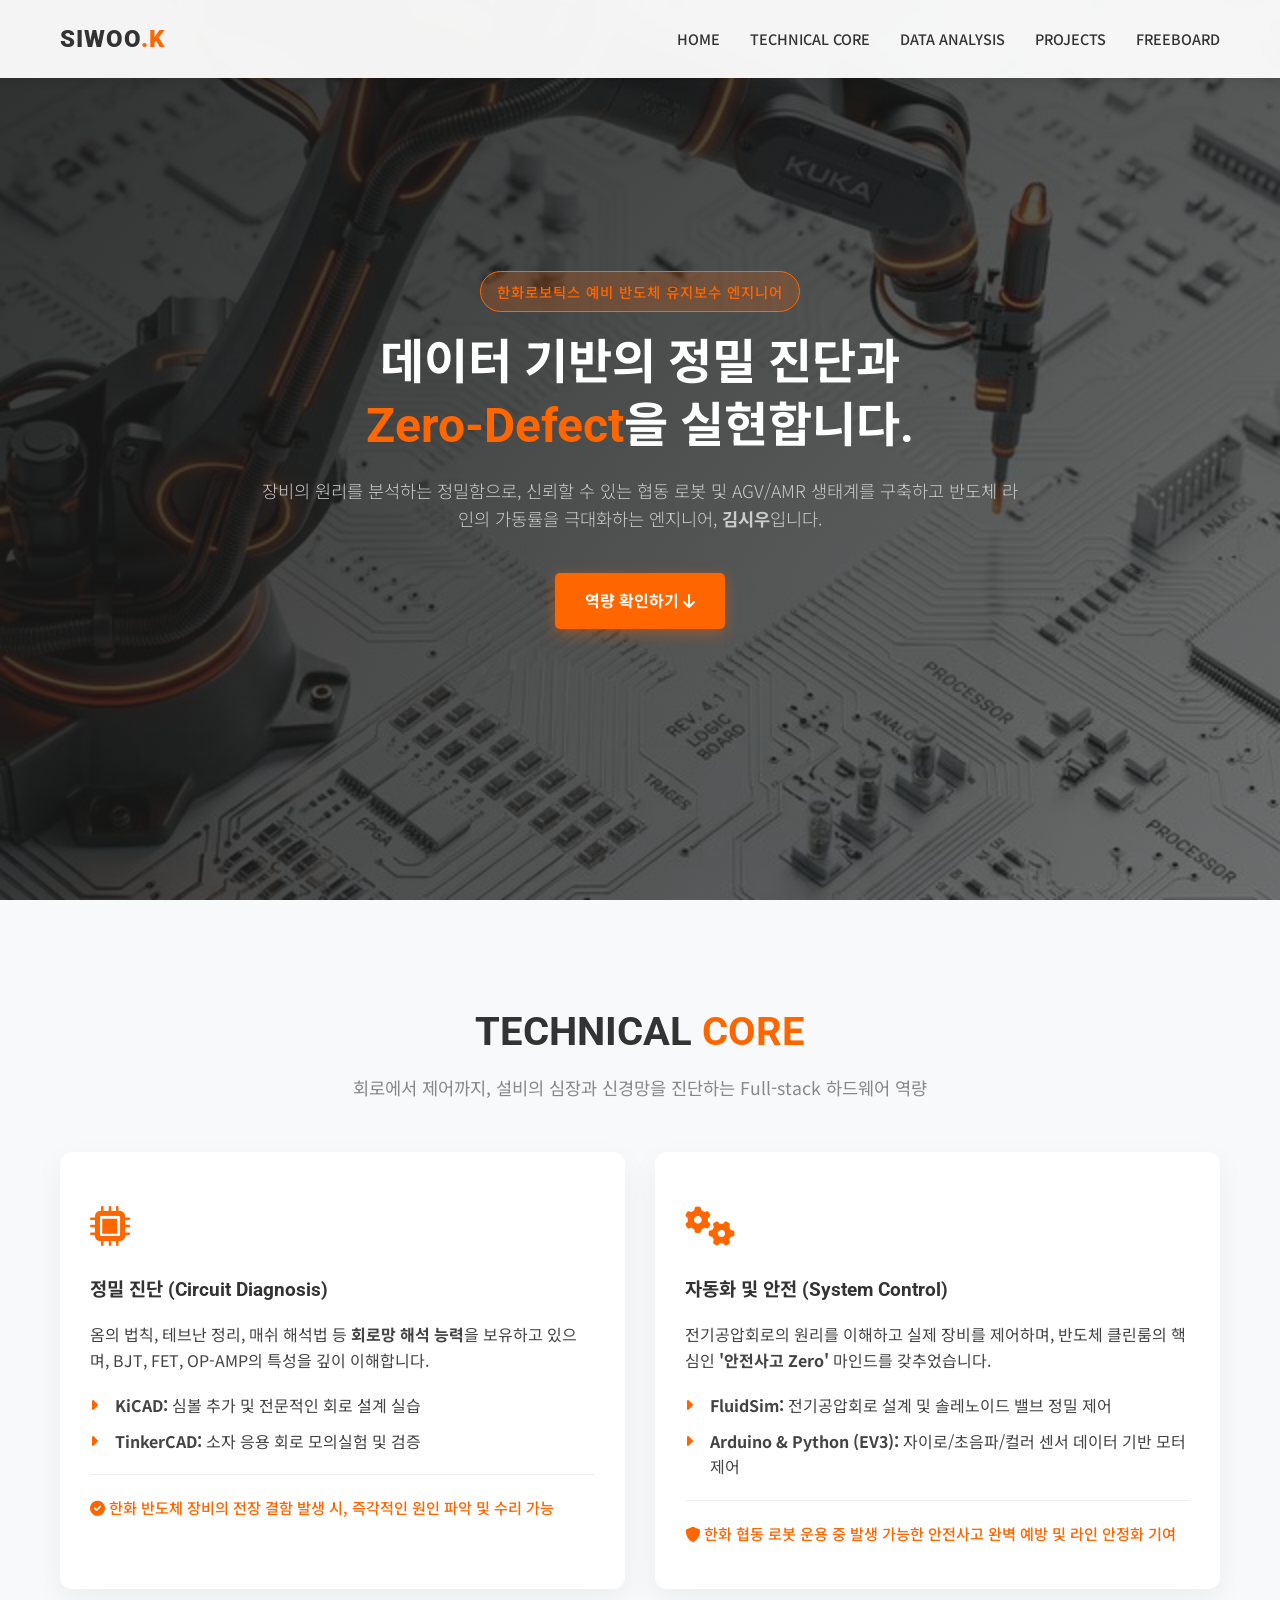
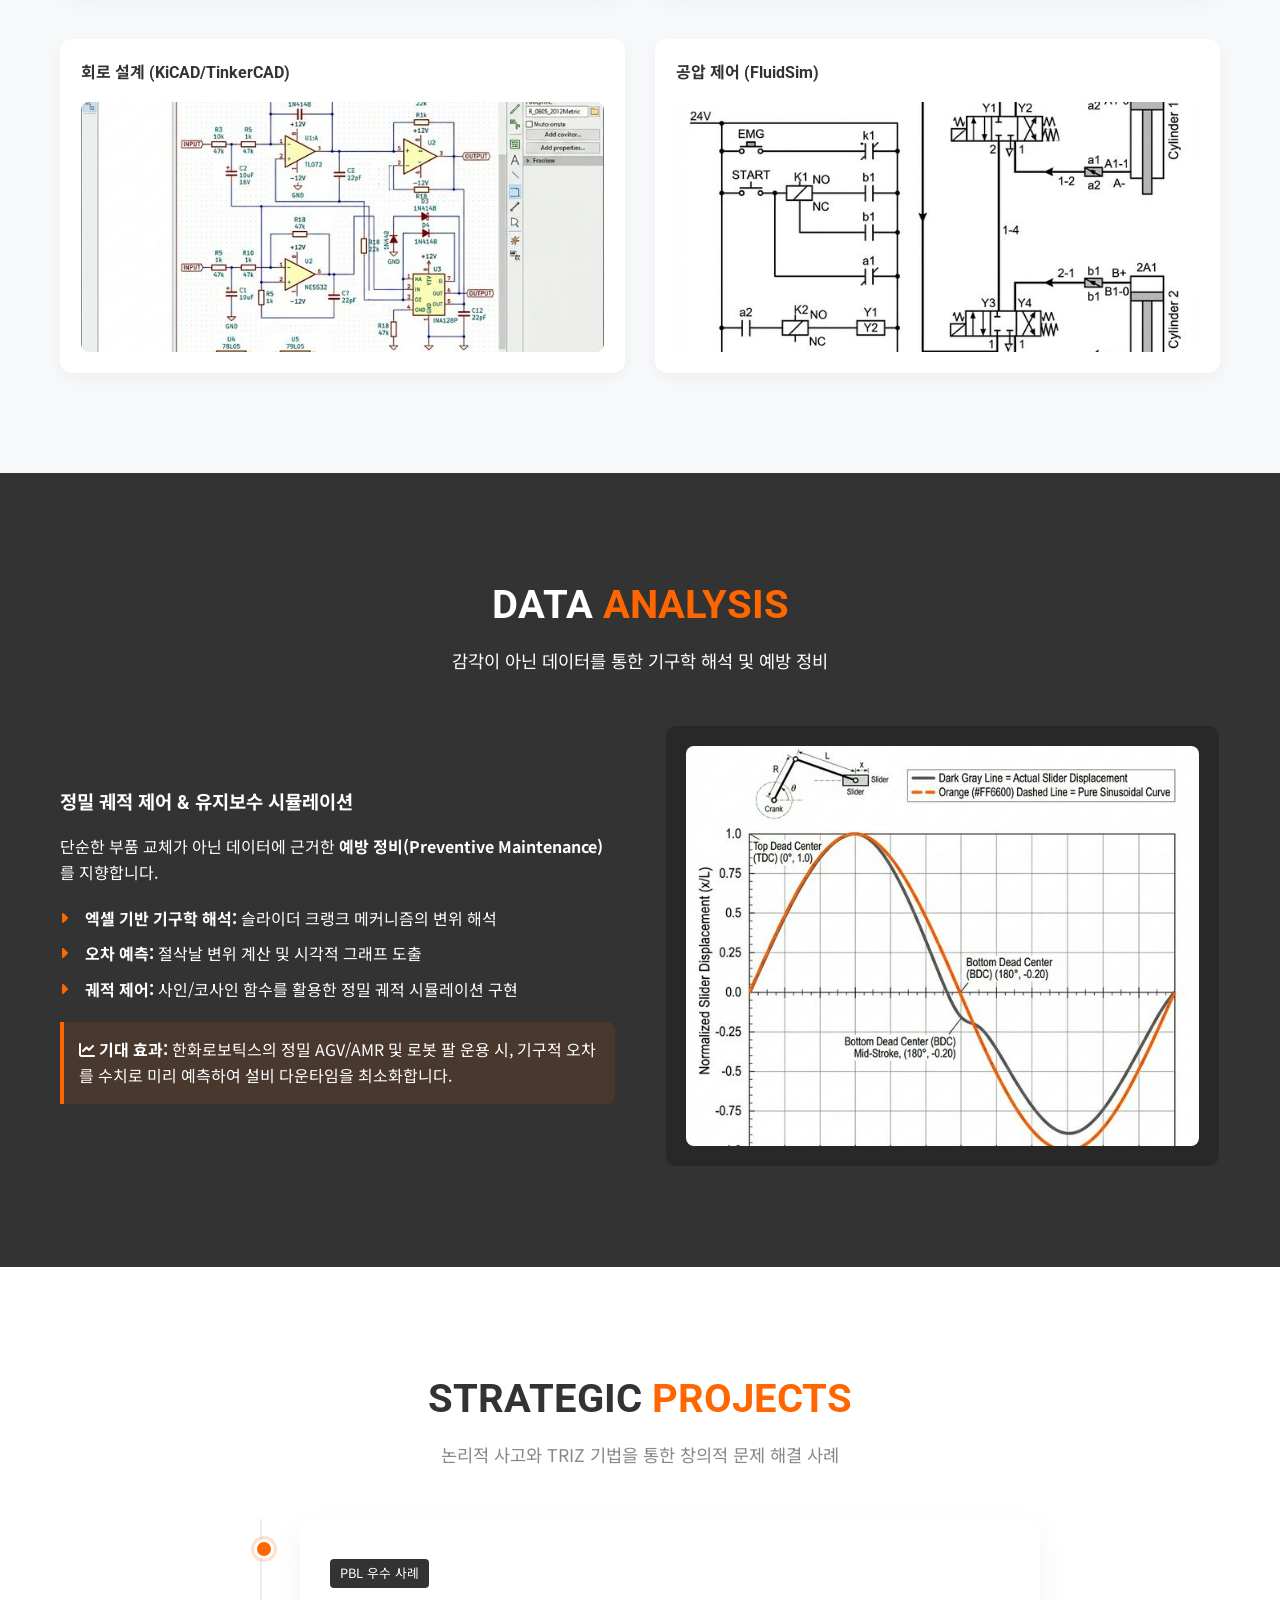
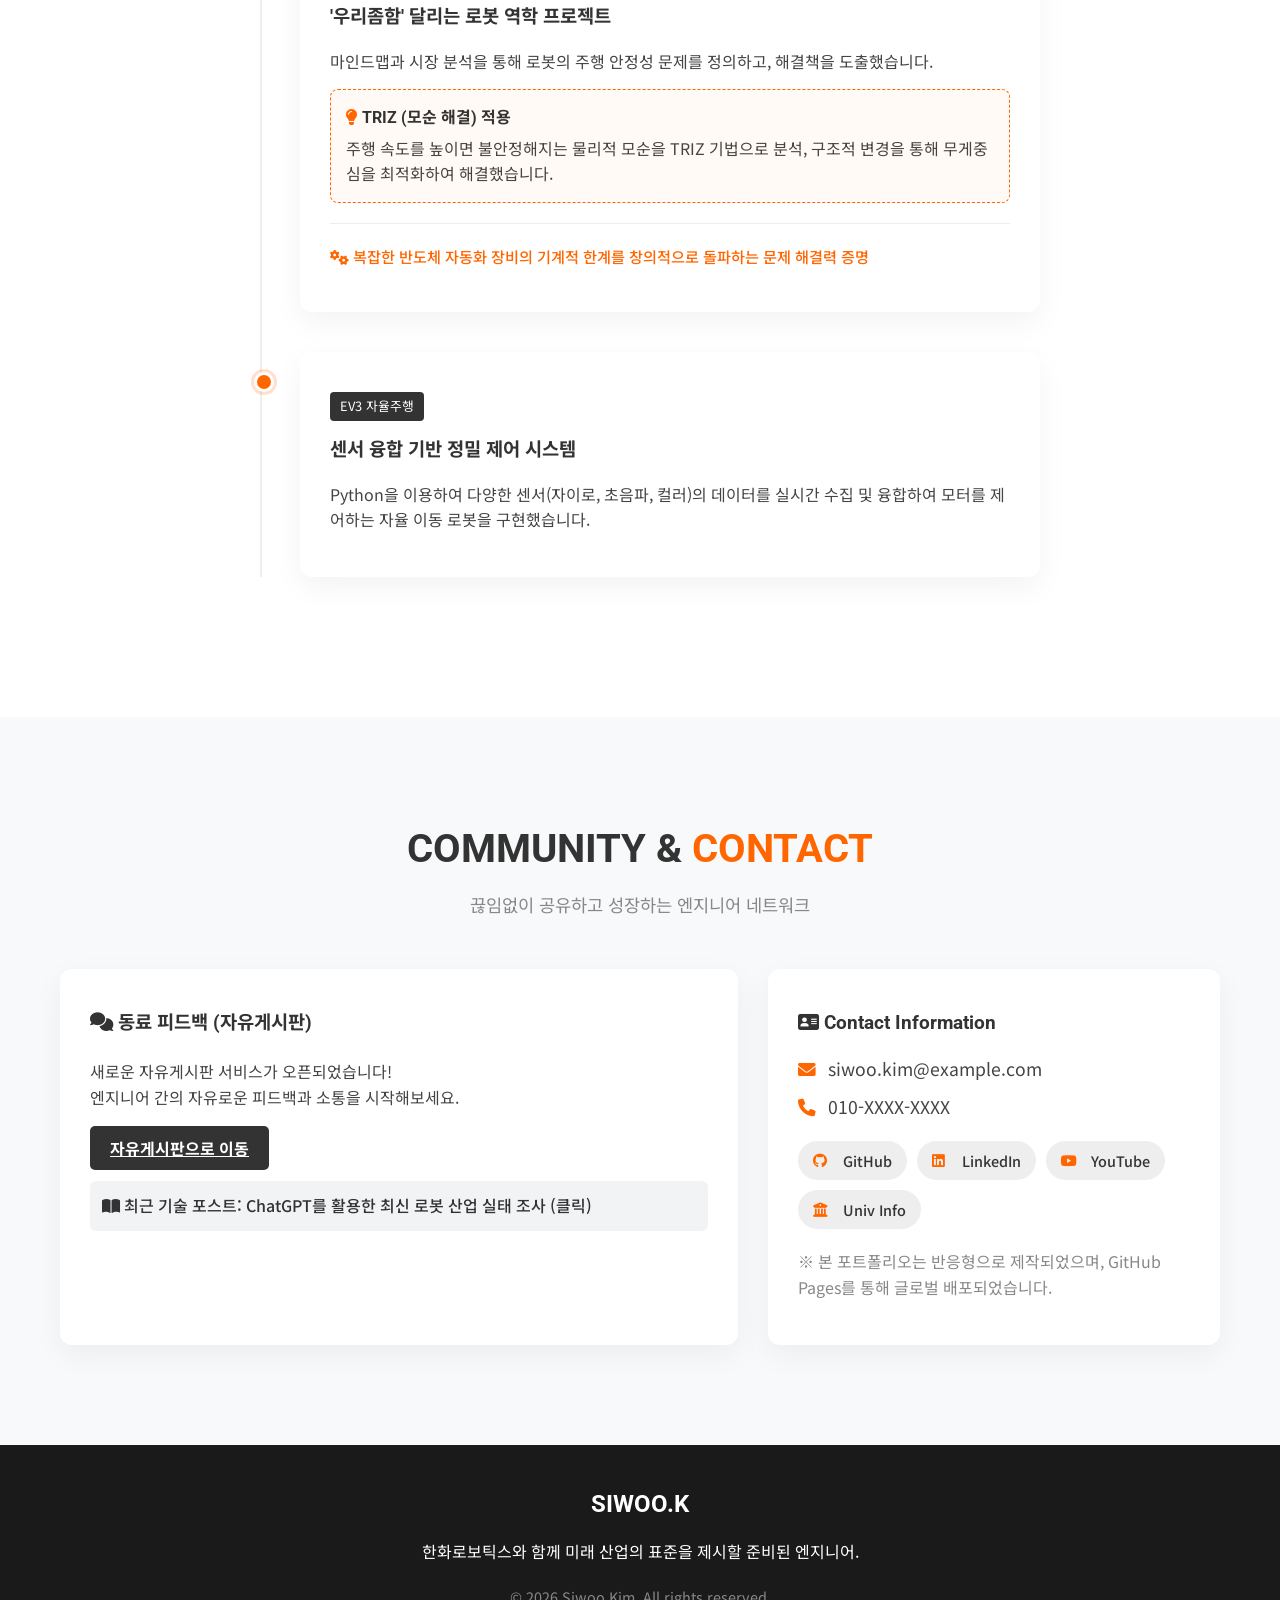
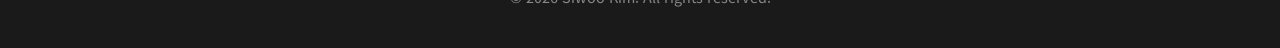
==== index.html @ 8e566737 "Add files via upload" ====
<!DOCTYPE html>
<html lang="ko">
<head>
    <meta charset="UTF-8">
    <meta name="viewport" content="width=device-width, initial-scale=1.0">
    <title>김시우 | 한화로보틱스 반도체 유지보수 엔지니어 지원자</title>
    <link rel="stylesheet" href="style.css">
    <link href="https://fonts.googleapis.com/css2?family=Noto+Sans+KR:wght@300;400;500;700;900&family=Roboto:wght@400;700&display=swap" rel="stylesheet">
    <link rel="stylesheet" href="https://cdnjs.cloudflare.com/ajax/libs/font-awesome/6.0.0/css/all.min.css" integrity="sha512-9usAa10IRO0HhonpyAIVpjrylPvoDwiPUiKdWk5t3PyolY1cOd4DSE0Ga+ri4AuTroPR5aQvXU9xC6qOPnzFeg==" crossorigin="anonymous" referrerpolicy="no-referrer" />
</head>
<body>

    <!-- Navigation -->
    <nav id="navbar">
        <div class="nav-container">
            <h1 class="logo">SIWOO<span>.K</span></h1>
            <ul class="nav-links">
                <li><a href="index.html#home">HOME</a></li>
                <li><a href="index.html#technical-core">TECHNICAL CORE</a></li>
                <li><a href="index.html#data-analysis">DATA ANALYSIS</a></li>
                <li><a href="index.html#projects">PROJECTS</a></li>
                <li><a href="board.html">FREEBOARD</a></li>
            </ul>
        </div>
    </nav>

    <!-- 1. HOME -->
    <section id="home" class="hero">
        <div class="hero-overlay"></div>
        <div class="hero-content reveal">
            <div class="badge">한화로보틱스 예비 반도체 유지보수 엔지니어</div>
            <h2>데이터 기반의 정밀 진단과 <br><span class="highlight">Zero-Defect</span>을 실현합니다.</h2>
            <p class="hero-subtext">장비의 원리를 분석하는 정밀함으로, 신뢰할 수 있는 협동 로봇 및 AGV/AMR 생태계를 구축하고 반도체 라인의 가동률을 극대화하는 엔지니어, <strong>김시우</strong>입니다.</p>
            <a href="#technical-core" class="cta-button">역량 확인하기 <i class="fas fa-arrow-down"></i></a>
        </div>
    </section>

    <!-- 2. TECHNICAL CORE -->
    <section id="technical-core" class="section-padding bg-light">
        <div class="container">
            <h2 class="section-title reveal">TECHNICAL <span>CORE</span></h2>
            <p class="section-subtitle reveal">회로에서 제어까지, 설비의 심장과 신경망을 진단하는 Full-stack 하드웨어 역량</p>

            <div class="grid-layout">
                <!-- Circuit Diagnosis -->
                <div class="card reveal fade-left">
                    <div class="card-icon"><i class="fas fa-microchip"></i></div>
                    <h3>정밀 진단 (Circuit Diagnosis)</h3>
                    <p>옴의 법칙, 테브난 정리, 매쉬 해석법 등 <strong>회로망 해석 능력</strong>을 보유하고 있으며, BJT, FET, OP-AMP의 특성을 깊이 이해합니다.</p>
                    <ul class="skill-list">
                        <li><strong>KiCAD:</strong> 심볼 추가 및 전문적인 회로 설계 실습</li>
                        <li><strong>TinkerCAD:</strong> 소자 응용 회로 모의실험 및 검증</li>
                    </ul>
                    <p class="impact-text"><i class="fas fa-check-circle"></i> 한화 반도체 장비의 전장 결함 발생 시, 즉각적인 원인 파악 및 수리 가능</p>
                </div>

                <!-- System Control -->
                <div class="card reveal fade-right">
                    <div class="card-icon"><i class="fas fa-cogs"></i></div>
                    <h3>자동화 및 안전 (System Control)</h3>
                    <p>전기공압회로의 원리를 이해하고 실제 장비를 제어하며, 반도체 클린룸의 핵심인 <strong>'안전사고 Zero'</strong> 마인드를 갖추었습니다.</p>
                    <ul class="skill-list">
                        <li><strong>FluidSim:</strong> 전기공압회로 설계 및 솔레노이드 밸브 정밀 제어</li>
                        <li><strong>Arduino & Python (EV3):</strong> 자이로/초음파/컬러 센서 데이터 기반 모터 제어</li>
                    </ul>
                    <p class="impact-text"><i class="fas fa-shield-alt"></i> 한화 협동 로봇 운용 중 발생 가능한 안전사고 완벽 예방 및 라인 안정화 기여</p>
                </div>
            </div>
            
            <div class="image-gallery reveal">
                 <!-- Placeholders for generated images -->
                <div class="gallery-item glass">
                    <h4>회로 설계 (KiCAD/TinkerCAD)</h4>
                    <div class="img-placeholder" id="kicad-img"></div>
                </div>
                <div class="gallery-item glass">
                    <h4>공압 제어 (FluidSim)</h4>
                    <div class="img-placeholder" id="fluidsim-img"></div>
                </div>
            </div>
        </div>
    </section>

    <!-- 3. DATA ANALYSIS -->
    <section id="data-analysis" class="section-padding bg-dark text-white">
        <div class="container">
            <h2 class="section-title reveal">DATA <span>ANALYSIS</span></h2>
            <p class="section-subtitle reveal text-gray">감각이 아닌 데이터를 통한 기구학 해석 및 예방 정비</p>

            <div class="analysis-content">
                <div class="analysis-text reveal fade-left">
                    <h3>정밀 궤적 제어 & 유지보수 시뮬레이션</h3>
                    <p>단순한 부품 교체가 아닌 데이터에 근거한 <strong>예방 정비(Preventive Maintenance)</strong>를 지향합니다.</p>
                    <ul class="bullet-list">
                        <li><strong>엑셀 기반 기구학 해석:</strong> 슬라이더 크랭크 메커니즘의 변위 해석</li>
                        <li><strong>오차 예측:</strong> 절삭날 변위 계산 및 시각적 그래프 도출</li>
                        <li><strong>궤적 제어:</strong> 사인/코사인 함수를 활용한 정밀 궤적 시뮬레이션 구현</li>
                    </ul>
                    <div class="impact-box mt-20">
                        <p><strong><i class="fas fa-chart-line"></i> 기대 효과:</strong> 한화로보틱스의 정밀 AGV/AMR 및 로봇 팔 운용 시, 기구적 오차를 수치로 미리 예측하여 설비 다운타임을 최소화합니다.</p>
                    </div>
                </div>
                <div class="analysis-visual reveal fade-right glass p-20">
                    <div class="img-placeholder large" id="kinematics-img"><span class="loading-text">기구학 해석 변위도 데이터 로딩 중...</span></div>
                </div>
            </div>
        </div>
    </section>

    <!-- 4. PROJECTS -->
    <section id="projects" class="section-padding">
        <div class="container">
            <h2 class="section-title reveal">STRATEGIC <span>PROJECTS</span></h2>
            <p class="section-subtitle reveal">논리적 사고와 TRIZ 기법을 통한 창의적 문제 해결 사례</p>

            <div class="timeline">
                <div class="timeline-item reveal">
                    <div class="timeline-content card hover-effect">
                        <span class="date">PBL 우수 사례</span>
                        <h3>'우리좀함' 달리는 로봇 역학 프로젝트</h3>
                        <p>마인드맵과 시장 분석을 통해 로봇의 주행 안정성 문제를 정의하고, 해결책을 도출했습니다.</p>
                        <div class="triz-section">
                            <h4><i class="fas fa-lightbulb highlight"></i> TRIZ (모순 해결) 적용</h4>
                            <p>주행 속도를 높이면 불안정해지는 물리적 모순을 TRIZ 기법으로 분석, 구조적 변경을 통해 무게중심을 최적화하여 해결했습니다.</p>
                        </div>
                        <p class="impact-text mt-10"><i class="fas fa-cogs"></i> 복잡한 반도체 자동화 장비의 기계적 한계를 창의적으로 돌파하는 문제 해결력 증명</p>
                    </div>
                </div>
                
                <div class="timeline-item reveal">
                    <div class="timeline-content card hover-effect">
                        <span class="date">EV3 자율주행</span>
                        <h3>센서 융합 기반 정밀 제어 시스템</h3>
                        <p>Python을 이용하여 다양한 센서(자이로, 초음파, 컬러)의 데이터를 실시간 수집 및 융합하여 모터를 제어하는 자율 이동 로봇을 구현했습니다.</p>
                    </div>
                </div>
            </div>
        </div>
    </section>

    <!-- 5. COMMUNITY & CONTACT -->
    <section id="community" class="section-padding bg-light">
        <div class="container">
            <h2 class="section-title reveal">COMMUNITY & <span>CONTACT</span></h2>
            <p class="section-subtitle reveal">끊임없이 공유하고 성장하는 엔지니어 네트워크</p>

            <div class="contact-grid">
                <!-- Guestbook / Blog -->
                <div class="community-panel card reveal fade-left">
                    <h3><i class="fas fa-comments"></i> 동료 피드백 (자유게시판)</h3>
                    <div class="mt-20">
                        <p>새로운 자유게시판 서비스가 오픈되었습니다! <br>엔지니어 간의 자유로운 피드백과 소통을 시작해보세요.</p>
                        <br>
                        <a href="board.html" class="btn btn-primary">자유게시판으로 이동</a>
                    </div>

                    <div class="blog-link mt-20">
                        <a href="#" class="tech-link"><i class="fas fa-book-open"></i> 최근 기술 포스트: ChatGPT를 활용한 최신 로봇 산업 실태 조사 (클릭)</a>
                    </div>
                </div>

                <!-- Contact & Social -->
                <div class="contact-info card reveal fade-right">
                    <h3><i class="fas fa-address-card"></i> Contact Information</h3>
                    <div class="profile-details">
                        <p><i class="fas fa-envelope"></i> siwoo.kim@example.com</p>
                        <p><i class="fas fa-phone"></i> 010-XXXX-XXXX</p>
                        
                        <div class="social-links mt-20">
                            <a href="#" class="social-icon tooltip" data-tooltip="코드 관리"><i class="fab fa-github"></i> GitHub</a>
                            <a href="#" class="social-icon tooltip" data-tooltip="전문 네트워크"><i class="fab fa-linkedin"></i> LinkedIn</a>
                            <a href="#" class="social-icon tooltip" data-tooltip="학습 포트폴리오 채널"><i class="fab fa-youtube"></i> YouTube</a>
                            <a href="#" class="social-icon tooltip" data-tooltip="학과 홈페이지"><i class="fas fa-university"></i> Univ Info</a>
                        </div>
                    </div>
                    
                    <div class="mt-20">
                        <p class="small-text text-gray">※ 본 포트폴리오는 반응형으로 제작되었으며, GitHub Pages를 통해 글로벌 배포되었습니다.</p>
                    </div>
                </div>
            </div>
        </div>
    </section>

    <footer>
        <div class="footer-content">
            <h2>SIWOO.K</h2>
            <p>한화로보틱스와 함께 미래 산업의 표준을 제시할 준비된 엔지니어.</p>
            <p class="copyright">&copy; 2026 Siwoo Kim. All rights reserved.</p>
        </div>
    </footer>

    <script src="script.js"></script>
</body>
</html>
---- style.css ----
:root {
    --primary-color: #FF6600; /* Hanwha Orange */
    --primary-dark: #cc5200;
    --dark-bg: #1a1a1a;
    --dark-gray: #333333;
    --light-bg: #f8f9fa;
    --white: #ffffff;
    --text-color: #444444;
    --light-text: #888888;
    --transition: all 0.3s cubic-bezier(0.25, 0.8, 0.25, 1);
}

* {
    margin: 0;
    padding: 0;
    box-sizing: border-box;
    scroll-behavior: smooth;
}

body {
    font-family: 'Noto Sans KR', sans-serif;
    color: var(--text-color);
    line-height: 1.6;
    background-color: var(--white);
    overflow-x: hidden;
}

/* Typography */
h1, h2, h3, h4, h5 {
    font-family: 'Roboto', 'Noto Sans KR', sans-serif;
    color: var(--dark-gray);
    margin-bottom: 1rem;
}

.highlight {
    color: var(--primary-color);
}

.text-gray {
    color: var(--light-text);
}

.text-white {
    color: var(--white);
}

.text-white h2, .text-white h3, .text-white p {
    color: var(--white);
}

/* Utilities */
.section-padding {
    padding: 100px 0;
}

.bg-light {
    background-color: var(--light-bg);
}

.bg-dark {
    background-color: var(--dark-gray);
}

.container {
    max-width: 1200px;
    margin: 0 auto;
    padding: 0 20px;
}

.mt-10 { margin-top: 10px; }
.mt-20 { margin-top: 20px; }
.p-20 { padding: 20px; }

/* Navigation */
nav {
    position: fixed;
    top: 0;
    width: 100%;
    background-color: rgba(255, 255, 255, 0.95);
    backdrop-filter: blur(10px);
    z-index: 1000;
    box-shadow: 0 2px 10px rgba(0,0,0,0.1);
    transition: var(--transition);
}

.nav-container {
    display: flex;
    justify-content: space-between;
    align-items: center;
    max-width: 1200px;
    margin: 0 auto;
    padding: 20px;
}

.logo {
    font-size: 1.5rem;
    font-weight: 900;
    letter-spacing: 1px;
    margin: 0;
}

.logo span {
    color: var(--primary-color);
}

.nav-links {
    list-style: none;
    display: flex;
    gap: 30px;
}

.nav-links a {
    text-decoration: none;
    color: var(--dark-gray);
    font-weight: 500;
    font-size: 0.9rem;
    position: relative;
    transition: var(--transition);
}

.nav-links a::after {
    content: '';
    position: absolute;
    bottom: -5px;
    left: 0;
    width: 0;
    height: 2px;
    background-color: var(--primary-color);
    transition: var(--transition);
}

.nav-links a:hover {
    color: var(--primary-color);
}

.nav-links a:hover::after {
    width: 100%;
}

/* Hero Section */
.hero {
    height: 100vh;
    display: flex;
    align-items: center;
    justify-content: center;
    position: relative;
    background-image: url('images/hero.png');
    background-size: cover;
    background-position: center;
    background-attachment: fixed;
    /* Img placeholder, will be set via JS or inline later */
    background-color: var(--dark-bg);
    overflow: hidden;
}

#hero-bg-container {
    position: absolute;
    top:0; left:0; width:100%; height:100%;
    z-index: 0;
}

.hero-overlay {
    position: absolute;
    top: 0;
    left: 0;
    width: 100%;
    height: 100%;
    background: linear-gradient(135deg, rgba(26,26,26,0.9) 0%, rgba(26,26,26,0.6) 100%);
    z-index: 1;
}

.hero-content {
    position: relative;
    z-index: 2;
    text-align: center;
    max-width: 800px;
    padding: 0 20px;
}

.badge {
    display: inline-block;
    padding: 8px 16px;
    background-color: rgba(255, 102, 0, 0.2);
    color: var(--primary-color);
    border: 1px solid var(--primary-color);
    border-radius: 50px;
    font-weight: 500;
    font-size: 0.9rem;
    margin-bottom: 20px;
    letter-spacing: 1px;
}

.hero-content h2 {
    color: var(--white);
    font-size: 3rem;
    font-weight: 700;
    line-height: 1.3;
    margin-bottom: 20px;
}

.hero-subtext {
    color: #cccccc;
    font-size: 1.1rem;
    margin-bottom: 40px;
    font-weight: 300;
}

.cta-button {
    display: inline-block;
    padding: 15px 30px;
    background-color: var(--primary-color);
    color: var(--white);
    text-decoration: none;
    border-radius: 5px;
    font-weight: 700;
    font-size: 1rem;
    transition: var(--transition);
    box-shadow: 0 4px 15px rgba(255, 102, 0, 0.4);
}

.cta-button:hover {
    background-color: var(--primary-dark);
    transform: translateY(-3px);
    box-shadow: 0 6px 20px rgba(255, 102, 0, 0.6);
}

/* Sections */
.section-title {
    font-size: 2.5rem;
    text-align: center;
    margin-bottom: 10px;
    position: relative;
}

.section-title span {
    color: var(--primary-color);
}

.section-subtitle {
    text-align: center;
    margin-bottom: 50px;
    font-size: 1.1rem;
    color: var(--light-text);
}

/* Grid Layouts & Cards */
.grid-layout {
    display: grid;
    grid-template-columns: repeat(auto-fit, minmax(300px, 1fr));
    gap: 30px;
    margin-bottom: 50px;
}

.card {
    background: var(--white);
    padding: 40px 30px;
    border-radius: 12px;
    box-shadow: 0 10px 30px rgba(0,0,0,0.05);
    transition: var(--transition);
    border-bottom: 4px solid transparent;
}

.card:hover, .hover-effect:hover {
    transform: translateY(-10px);
    box-shadow: 0 15px 40px rgba(0,0,0,0.1);
    border-bottom: 4px solid var(--primary-color);
}

.card-icon {
    font-size: 2.5rem;
    color: var(--primary-color);
    margin-bottom: 20px;
}

.skill-list, .bullet-list {
    list-style: none;
    margin: 20px 0;
}

.skill-list li, .bullet-list li {
    position: relative;
    padding-left: 25px;
    margin-bottom: 10px;
}

.skill-list li::before, .bullet-list li::before {
    content: '\f0da'; /* FontAwesome right arrow */
    font-family: 'Font Awesome 5 Free';
    font-weight: 900;
    position: absolute;
    left: 0;
    color: var(--primary-color);
}

.impact-text {
    margin-top: 20px;
    padding-top: 20px;
    border-top: 1px solid #eee;
    font-weight: 500;
    color: var(--primary-color);
    font-size: 0.95rem;
}

.impact-box {
    background-color: rgba(255, 102, 0, 0.1);
    border-left: 4px solid var(--primary-color);
    padding: 15px;
    border-radius: 0 8px 8px 0;
}

/* Glassmorphism */
.glass {
    background: rgba(255, 255, 255, 0.05);
    backdrop-filter: blur(10px);
    -webkit-backdrop-filter: blur(10px);
    border: 1px solid rgba(255, 255, 255, 0.1);
    border-radius: 12px;
}

.bg-dark .glass {
    background: rgba(0, 0, 0, 0.2);
    border: 1px solid rgba(255, 255, 255, 0.05);
}

/* Image Placeholders / Gallery */
.image-gallery {
    display: grid;
    grid-template-columns: repeat(auto-fit, minmax(400px, 1fr));
    gap: 30px;
}

.gallery-item {
    padding: 20px;
    background: var(--white);
    border-radius: 12px;
    box-shadow: 0 5px 20px rgba(0,0,0,0.05);
}

.img-placeholder {
    width: 100%;
    height: 250px;
    background-color: #e9ecef;
    border-radius: 8px;
    display: flex;
    align-items: center;
    justify-content: center;
    color: transparent; /* hide placeholder text */
    background-size: cover;
    background-position: center;
    transition: var(--transition);
}

.img-placeholder:hover {
    transform: scale(1.02);
}

.img-placeholder.large {
    height: 400px;
}

#kicad-img { background-image: url('images/kicad.png'); }
#fluidsim-img { background-image: url('images/fluidsim.png'); }
#kinematics-img { background-image: url('images/kinematics.png'); }

/* Data Analysis */
.analysis-content {
    display: grid;
    grid-template-columns: 1fr 1fr;
    gap: 50px;
    align-items: center;
}

/* Timeline/Projects */
.timeline {
    position: relative;
    max-width: 800px;
    margin: 0 auto;
}

.timeline::before {
    content: '';
    position: absolute;
    left: 20px;
    top: 0;
    width: 2px;
    height: 100%;
    background-color: #eee;
}

.timeline-item {
    position: relative;
    padding-left: 60px;
    margin-bottom: 40px;
}

.timeline-item::before {
    content: '';
    position: absolute;
    left: 14px;
    top: 20px;
    width: 14px;
    height: 14px;
    border-radius: 50%;
    background-color: var(--primary-color);
    border: 3px solid var(--white);
    box-shadow: 0 0 0 3px rgba(255, 102, 0, 0.2);
}

.date {
    display: inline-block;
    padding: 4px 10px;
    background-color: var(--dark-gray);
    color: var(--white);
    font-size: 0.8rem;
    border-radius: 4px;
    margin-bottom: 15px;
}

.triz-section {
    background-color: #fffaf5;
    padding: 15px;
    border-radius: 8px;
    margin: 15px 0;
    border: 1px dashed var(--primary-color);
}

.triz-section h4 {
    margin-bottom: 5px;
    font-size: 1rem;
}

/* Community & Contact */
.contact-grid {
    display: grid;
    grid-template-columns: 3fr 2fr;
    gap: 30px;
}

.guestbook {
    max-height: 200px;
    overflow-y: auto;
    padding-right: 10px;
}

.guestbook::-webkit-scrollbar {
    width: 6px;
}
.guestbook::-webkit-scrollbar-thumb {
    background: var(--light-text);
    border-radius: 3px;
}

.guestbook-item {
    background: #fdfdfd;
    padding: 15px;
    border-radius: 8px;
    margin-bottom: 10px;
    border-left: 3px solid var(--primary-color);
}

.guestbook-item .author {
    font-weight: 700;
    font-size: 0.85rem;
    color: var(--dark-gray);
}

.guestbook-item p {
    font-size: 0.9rem;
    margin: 5px 0 0 0;
}

.guestbook-form input, .guestbook-form textarea {
    width: 100%;
    padding: 10px;
    margin-bottom: 10px;
    border: 1px solid #ddd;
    border-radius: 5px;
    font-family: inherit;
}

.btn {
    padding: 10px 20px;
    border: none;
    border-radius: 5px;
    cursor: pointer;
    font-weight: bold;
    transition: var(--transition);
}

.btn-primary {
    background-color: var(--dark-gray);
    color: var(--white);
}

.btn-primary:hover {
    background-color: var(--primary-color);
}

.tech-link {
    display: block;
    padding: 12px;
    background: #f1f3f5;
    color: var(--dark-gray);
    text-decoration: none;
    font-weight: 500;
    border-radius: 6px;
    transition: var(--transition);
}

.tech-link:hover {
    background: var(--primary-color);
    color: var(--white);
}

.profile-details p {
    font-size: 1.1rem;
    margin-bottom: 10px;
}

.profile-details i {
    width: 25px;
    color: var(--primary-color);
}

.social-links {
    display: flex;
    flex-wrap: wrap;
    gap: 10px;
}

.social-icon {
    display: flex;
    align-items: center;
    gap: 5px;
    padding: 8px 15px;
    background: #eee;
    color: var(--dark-gray);
    text-decoration: none;
    border-radius: 50px;
    font-size: 0.9rem;
    transition: var(--transition);
    font-weight: 500;
}

.social-icon:hover {
    background: var(--primary-color);
    color: var(--white);
}

/* Footer */
footer {
    background-color: var(--dark-bg);
    color: var(--white);
    text-align: center;
    padding: 40px 20px;
}

footer h2 {
    color: var(--white);
}

.copyright {
    color: var(--light-text);
    margin-top: 20px;
    font-size: 0.9rem;
}

/* Modals & Forms for Freeboard */
.modal {
    display: none; 
    position: fixed; 
    z-index: 2000; 
    left: 0;
    top: 0;
    width: 100%; 
    height: 100%; 
    background-color: rgba(0,0,0,0.5);
    align-items: center;
    justify-content: center;
    backdrop-filter: blur(5px);
}

.modal-content {
    background-color: var(--white);
    padding: 30px;
    border-radius: 10px;
    width: 90%;
    max-width: 500px;
    position: relative;
    box-shadow: 0 10px 30px rgba(0,0,0,0.2);
    animation: modalFadeIn 0.3s ease-out forwards;
}

@keyframes modalFadeIn {
    from { opacity: 0; transform: translateY(-30px); }
    to { opacity: 1; transform: translateY(0); }
}

.close-btn {
    position: absolute;
    right: 20px;
    top: 15px;
    font-size: 28px;
    font-weight: bold;
    color: #aaa;
    cursor: pointer;
}

.close-btn:hover {
    color: black;
}

.form-group {
    margin-bottom: 15px;
}

.form-group input, .form-group textarea {
    width: 100%;
    padding: 12px;
    border: 1px solid #ccc;
    border-radius: 6px;
    font-family: inherit;
    font-size: 1rem;
    outline: none;
    transition: var(--transition);
}

.form-group input:focus, .form-group textarea:focus {
    border-color: var(--primary-color);
    box-shadow: 0 0 5px rgba(255, 102, 0, 0.3);
}

.w-100 {
    width: 100%;
}
.btn-sm {
    padding: 5px 10px;
    font-size: 0.85rem;
}
.btn-outline {
    background: transparent;
    border: 1px solid var(--dark-gray);
    color: var(--dark-gray);
}
.btn-outline:hover {
    background: var(--dark-gray);
    color: var(--white);
}

/* Animations - Reveal on scroll */
.reveal {
    opacity: 0;
    transform: translateY(30px);
    transition: all 0.8s ease-out;
}

.reveal.active {
    opacity: 1;
    transform: translateY(0);
}

.fade-left { transform: translateX(-50px); }
.fade-right { transform: translateX(50px); }

.fade-left.active, .fade-right.active {
    transform: translateX(0);
}

/* Responsive */
@media (max-width: 768px) {
    .nav-links { display: none; } /* Simple responsive hide for nav */
    .hero-content h2 { font-size: 2rem; }
    .analysis-content { grid-template-columns: 1fr; }
    .contact-grid { grid-template-columns: 1fr; }
    .timeline::before { left: 0; }
    .timeline-item { padding-left: 20px; }
    .timeline-item::before { left: -6px; }
    .image-gallery { grid-template-columns: 1fr; }
}
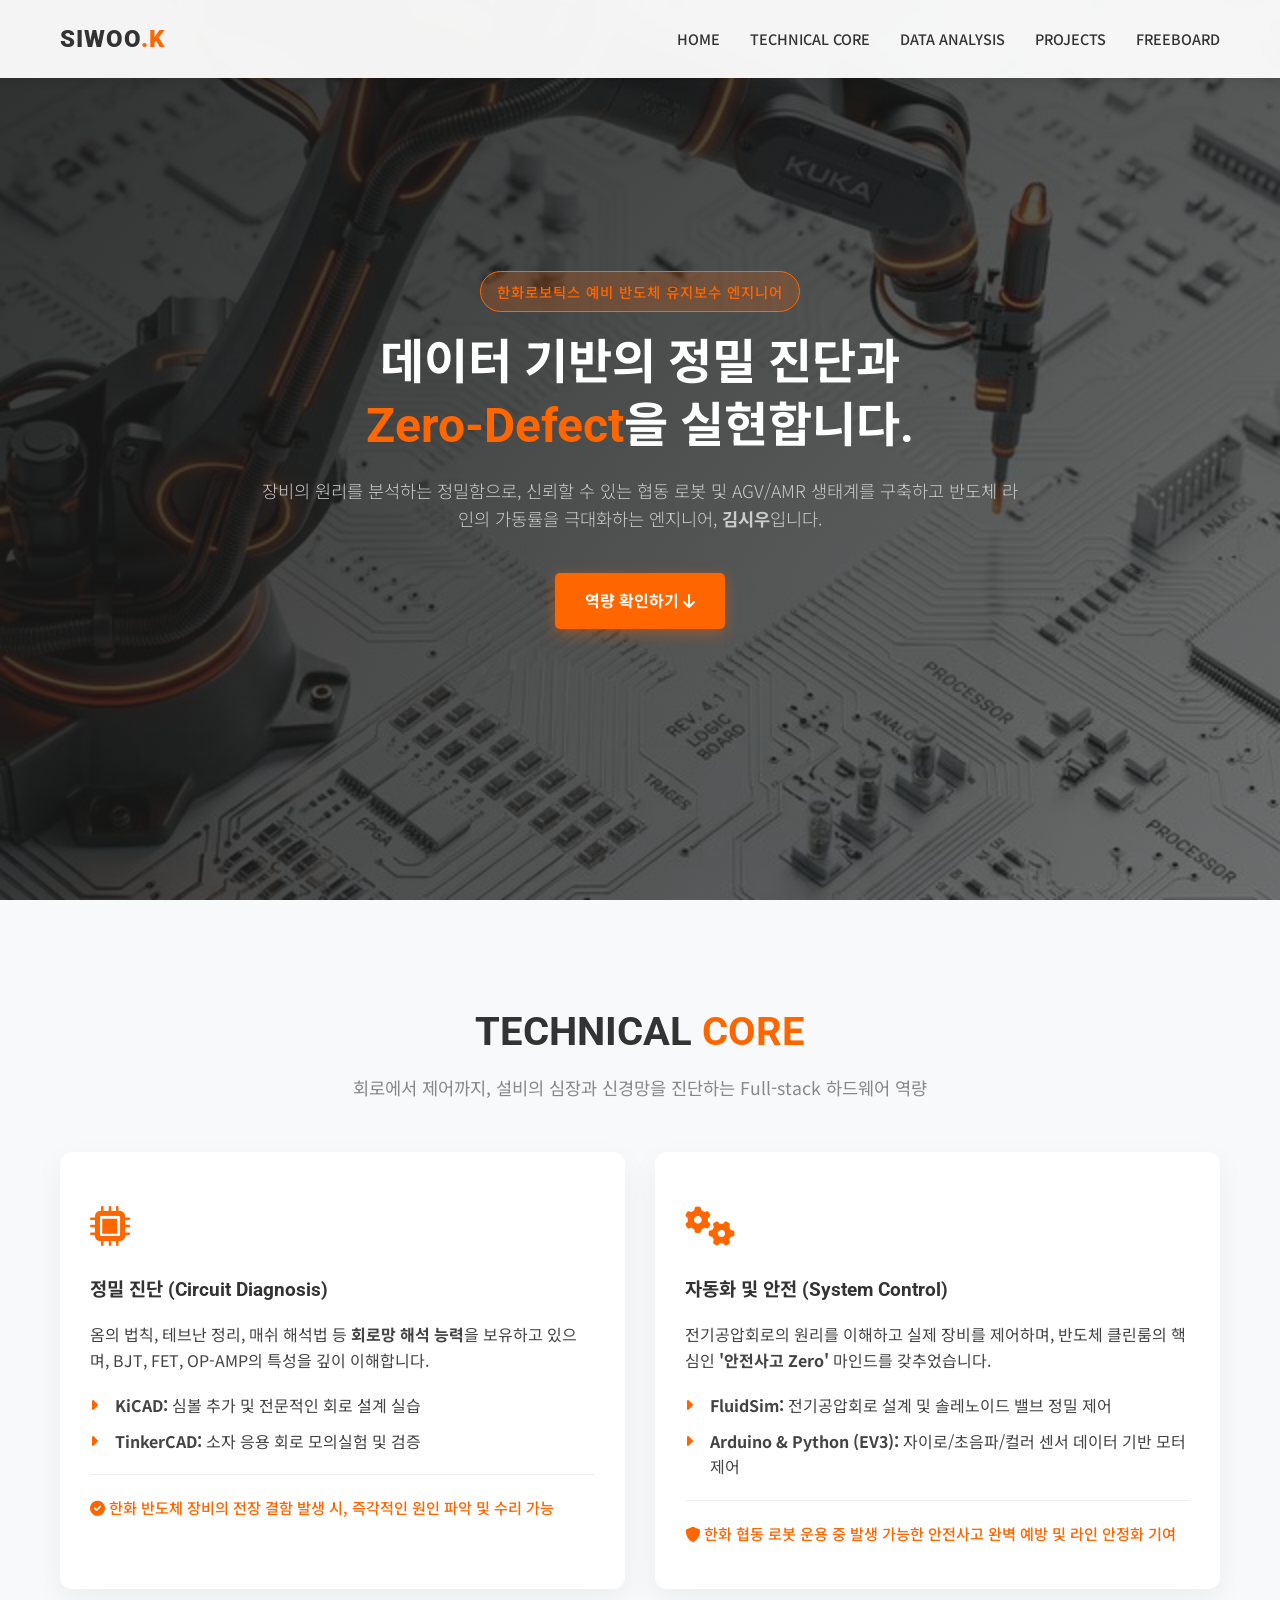
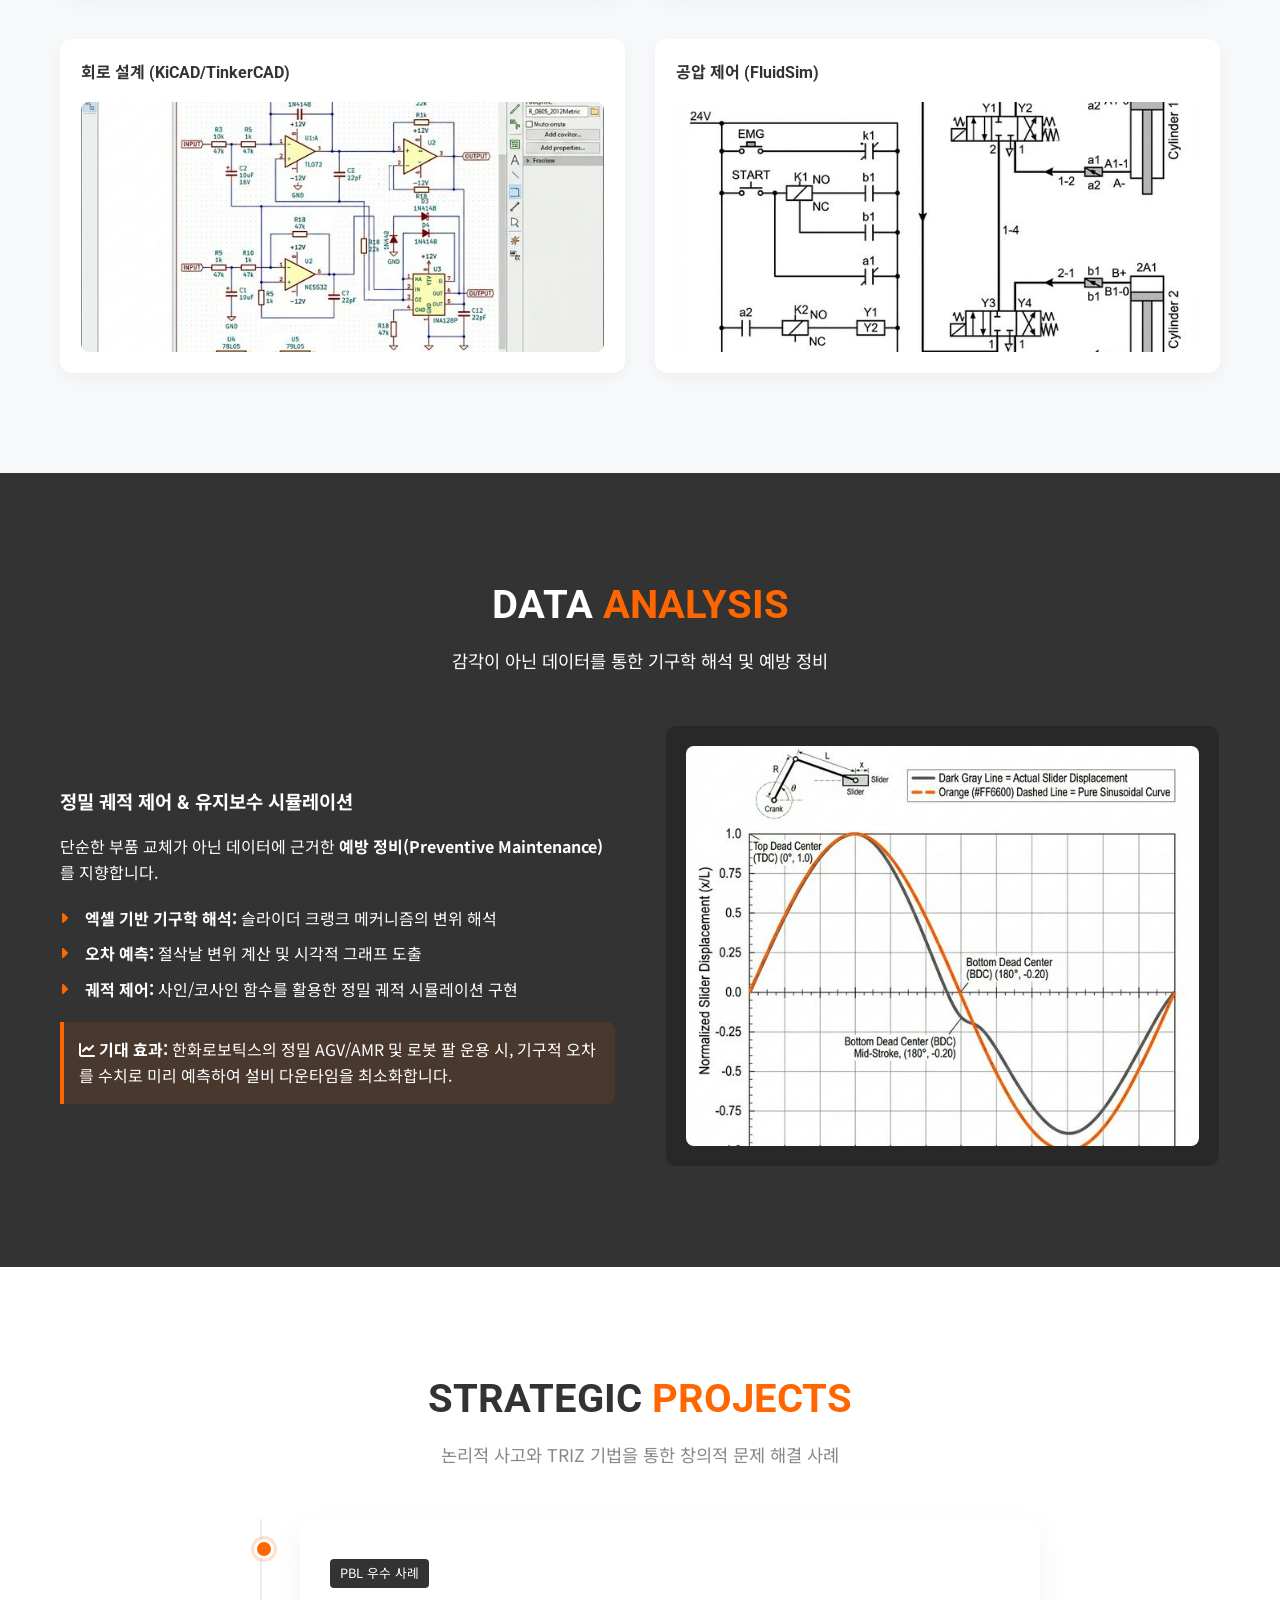
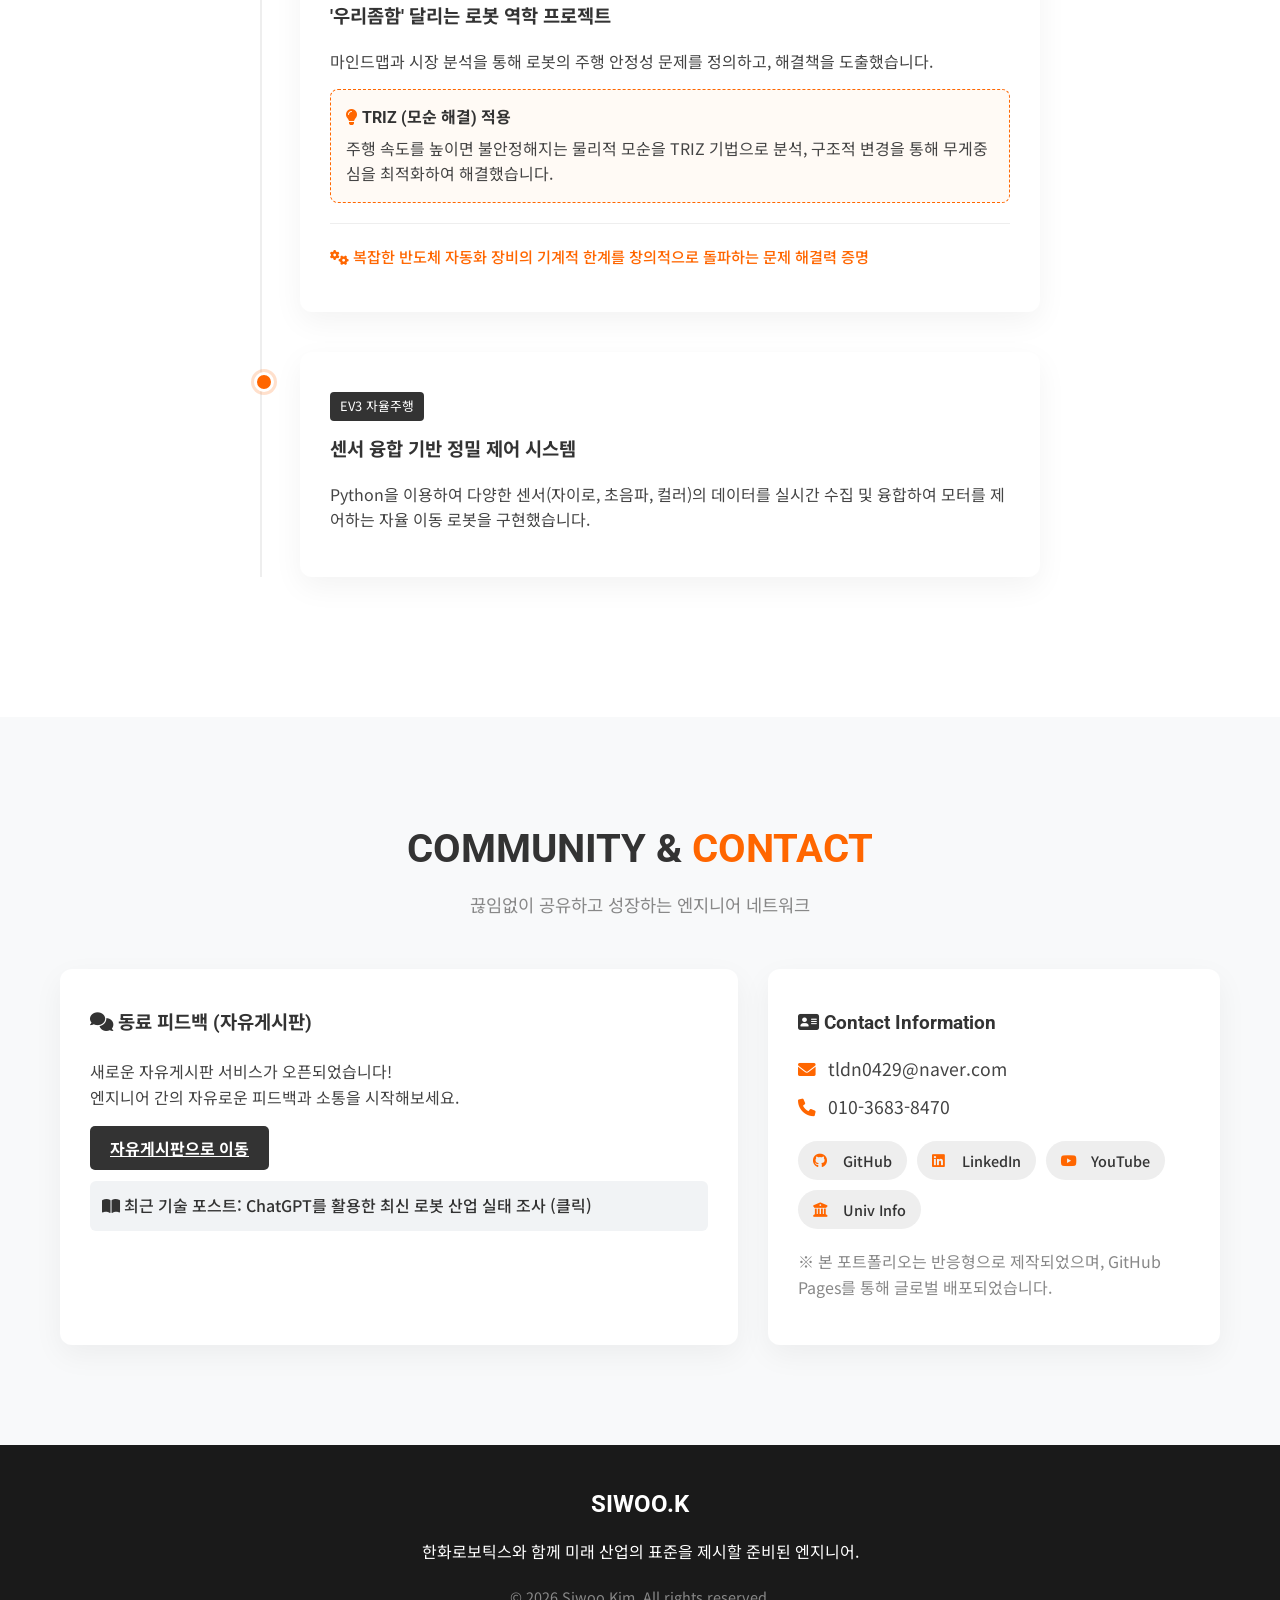
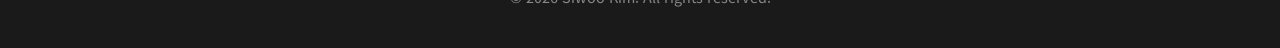
==== commit bac55766: "Update index.html" ====
--- a/index.html
+++ b/index.html
@@ -10,7 +10,6 @@
 </head>
 <body>
 
-    <!-- Navigation -->
     <nav id="navbar">
         <div class="nav-container">
             <h1 class="logo">SIWOO<span>.K</span></h1>
@@ -24,7 +23,6 @@
         </div>
     </nav>
 
-    <!-- 1. HOME -->
     <section id="home" class="hero">
         <div class="hero-overlay"></div>
         <div class="hero-content reveal">
@@ -35,14 +33,12 @@
         </div>
     </section>
 
-    <!-- 2. TECHNICAL CORE -->
     <section id="technical-core" class="section-padding bg-light">
         <div class="container">
             <h2 class="section-title reveal">TECHNICAL <span>CORE</span></h2>
             <p class="section-subtitle reveal">회로에서 제어까지, 설비의 심장과 신경망을 진단하는 Full-stack 하드웨어 역량</p>
 
             <div class="grid-layout">
-                <!-- Circuit Diagnosis -->
                 <div class="card reveal fade-left">
                     <div class="card-icon"><i class="fas fa-microchip"></i></div>
                     <h3>정밀 진단 (Circuit Diagnosis)</h3>
@@ -54,7 +50,6 @@
                     <p class="impact-text"><i class="fas fa-check-circle"></i> 한화 반도체 장비의 전장 결함 발생 시, 즉각적인 원인 파악 및 수리 가능</p>
                 </div>
 
-                <!-- System Control -->
                 <div class="card reveal fade-right">
                     <div class="card-icon"><i class="fas fa-cogs"></i></div>
                     <h3>자동화 및 안전 (System Control)</h3>
@@ -68,8 +63,7 @@
             </div>
             
             <div class="image-gallery reveal">
-                 <!-- Placeholders for generated images -->
-                <div class="gallery-item glass">
+                 <div class="gallery-item glass">
                     <h4>회로 설계 (KiCAD/TinkerCAD)</h4>
                     <div class="img-placeholder" id="kicad-img"></div>
                 </div>
@@ -81,7 +75,6 @@
         </div>
     </section>
 
-    <!-- 3. DATA ANALYSIS -->
     <section id="data-analysis" class="section-padding bg-dark text-white">
         <div class="container">
             <h2 class="section-title reveal">DATA <span>ANALYSIS</span></h2>
@@ -107,7 +100,6 @@
         </div>
     </section>
 
-    <!-- 4. PROJECTS -->
     <section id="projects" class="section-padding">
         <div class="container">
             <h2 class="section-title reveal">STRATEGIC <span>PROJECTS</span></h2>
@@ -138,14 +130,12 @@
         </div>
     </section>
 
-    <!-- 5. COMMUNITY & CONTACT -->
     <section id="community" class="section-padding bg-light">
         <div class="container">
             <h2 class="section-title reveal">COMMUNITY & <span>CONTACT</span></h2>
             <p class="section-subtitle reveal">끊임없이 공유하고 성장하는 엔지니어 네트워크</p>
 
             <div class="contact-grid">
-                <!-- Guestbook / Blog -->
                 <div class="community-panel card reveal fade-left">
                     <h3><i class="fas fa-comments"></i> 동료 피드백 (자유게시판)</h3>
                     <div class="mt-20">
@@ -159,15 +149,14 @@
                     </div>
                 </div>
 
-                <!-- Contact & Social -->
                 <div class="contact-info card reveal fade-right">
                     <h3><i class="fas fa-address-card"></i> Contact Information</h3>
                     <div class="profile-details">
-                        <p><i class="fas fa-envelope"></i> siwoo.kim@example.com</p>
-                        <p><i class="fas fa-phone"></i> 010-XXXX-XXXX</p>
+                        <p><i class="fas fa-envelope"></i> tldn0429@naver.com</p>
+                        <p><i class="fas fa-phone"></i> 010-3683-8470</p>
                         
                         <div class="social-links mt-20">
-                            <a href="#" class="social-icon tooltip" data-tooltip="코드 관리"><i class="fab fa-github"></i> GitHub</a>
+                            <a href="https://github.com/tldn0429-source" target="_blank" class="social-icon tooltip" data-tooltip="코드 관리"><i class="fab fa-github"></i> GitHub</a>
                             <a href="#" class="social-icon tooltip" data-tooltip="전문 네트워크"><i class="fab fa-linkedin"></i> LinkedIn</a>
                             <a href="#" class="social-icon tooltip" data-tooltip="학습 포트폴리오 채널"><i class="fab fa-youtube"></i> YouTube</a>
                             <a href="#" class="social-icon tooltip" data-tooltip="학과 홈페이지"><i class="fas fa-university"></i> Univ Info</a>
